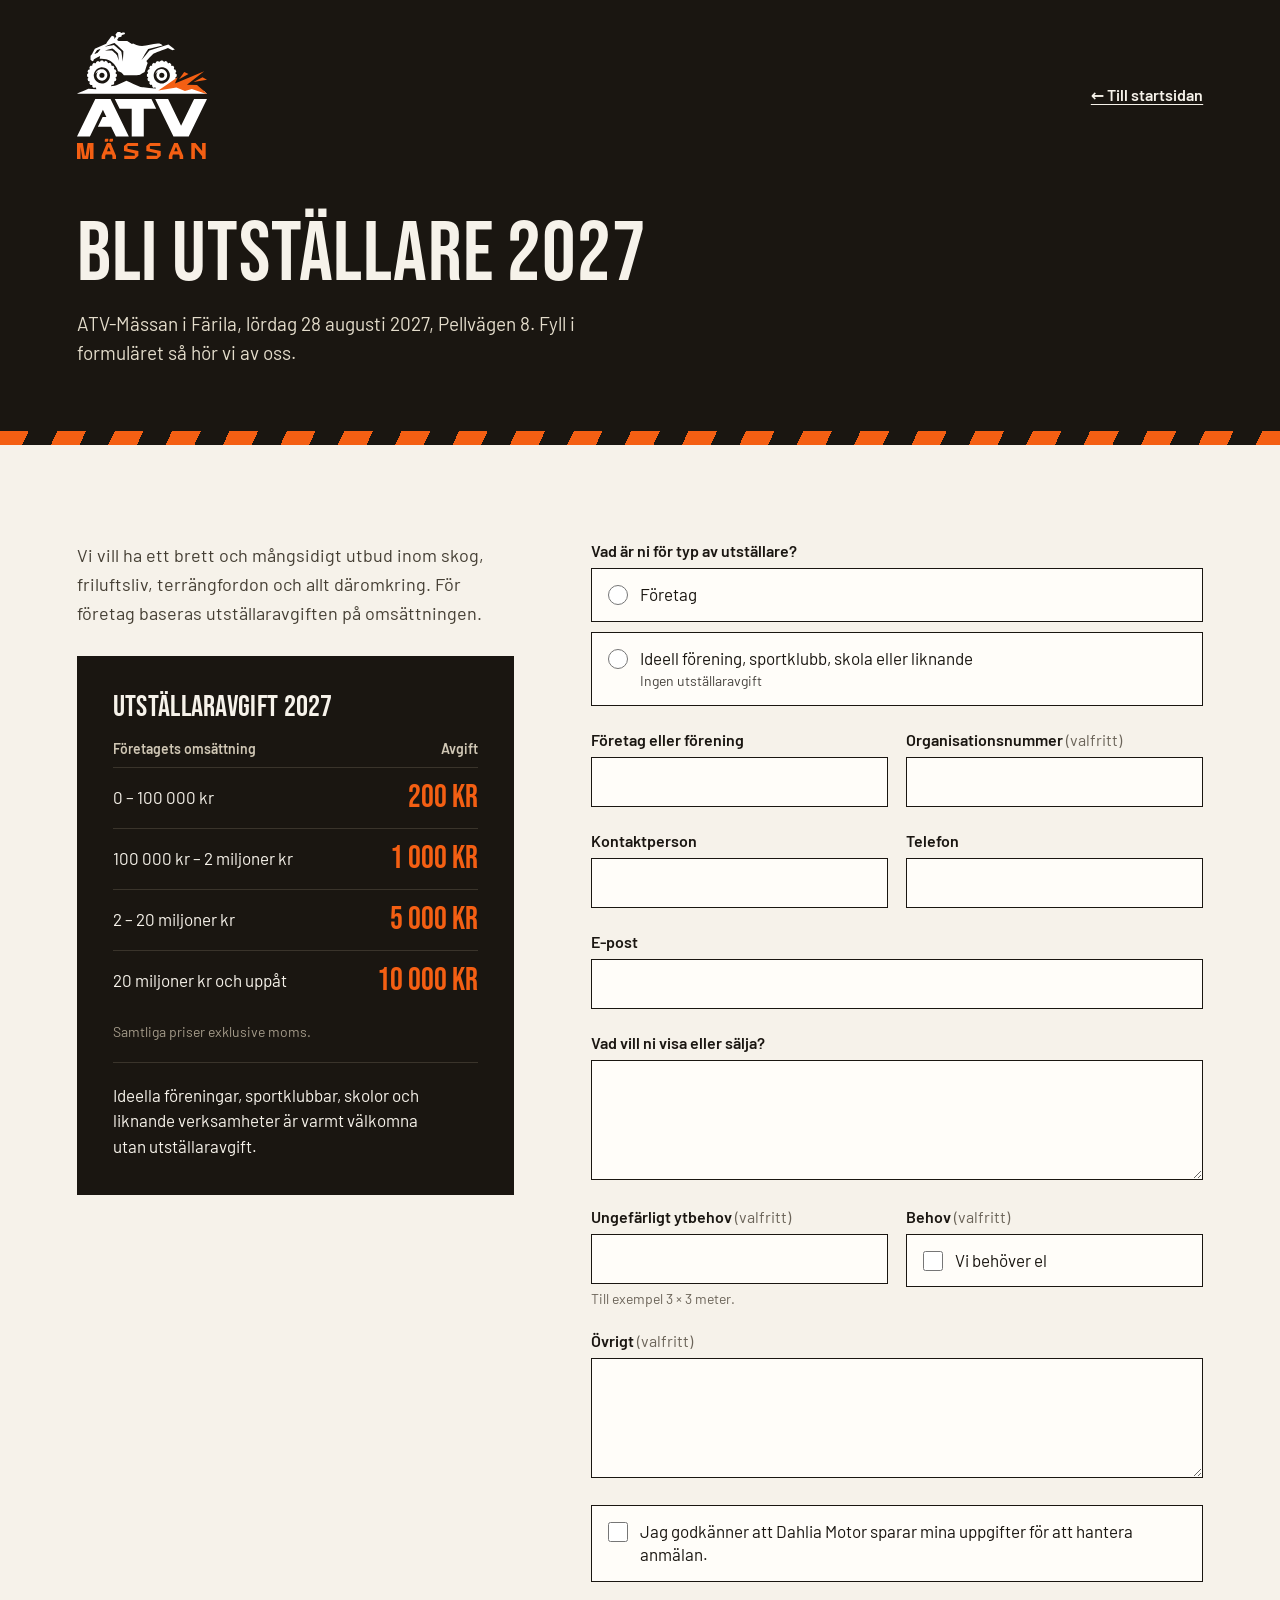
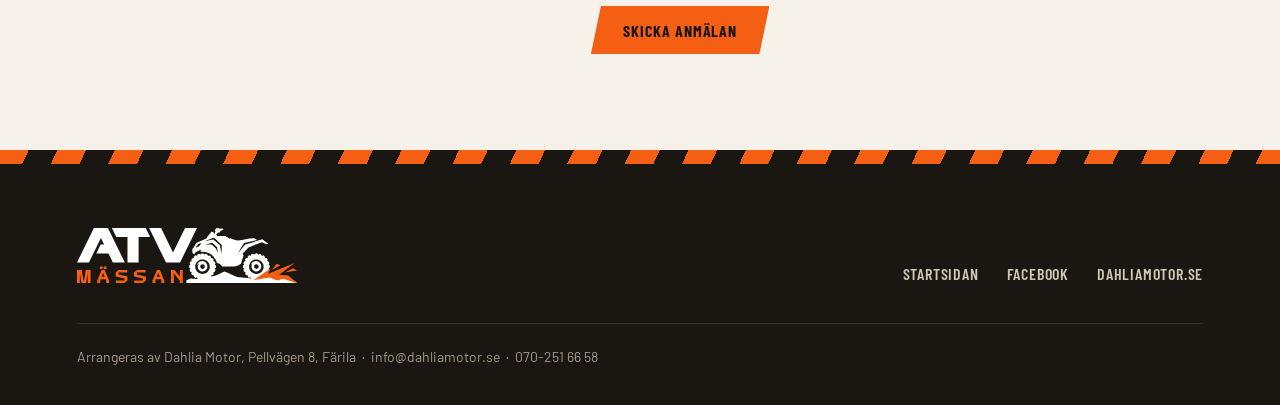
==== utstallare.html @ e1f407c6 "Add exhibitor application page with Google Sheets backend - utstallare.html: application form (compa" ====
<!doctype html>
<html lang="sv">
<head>
<meta charset="utf-8">
<meta name="viewport" content="width=device-width, initial-scale=1">
<title>Bli utställare &middot; ATV-Mässan i Färila 2027</title>
<meta name="description" content="Anmäl dig som utställare på ATV-Mässan i Färila 28 augusti 2027. Utställaravgiften baseras på omsättning; ideella föreningar, sportklubbar och skolor ställer ut utan avgift.">
<meta name="theme-color" content="#1a1611">
<link rel="canonical" href="https://sqrddsgn.github.io/ATV-Massan/utstallare.html">
<link rel="icon" type="image/svg+xml" href="assets/favicon.svg">

<meta property="og:type" content="website">
<meta property="og:locale" content="sv_SE">
<meta property="og:site_name" content="ATV-Mässan i Färila">
<meta property="og:title" content="Bli utställare &middot; ATV-Mässan i Färila 2027">
<meta property="og:description" content="Anmäl dig som utställare 28 augusti 2027. Ideella föreningar, sportklubbar och skolor ställer ut utan avgift.">
<meta property="og:url" content="https://sqrddsgn.github.io/ATV-Massan/utstallare.html">
<meta property="og:image" content="https://sqrddsgn.github.io/ATV-Massan/assets/og.jpg">
<meta name="twitter:card" content="summary_large_image">

<link rel="stylesheet" href="assets/style.css">
<link rel="stylesheet" href="https://fonts.googleapis.com/css2?family=Bebas+Neue&family=Barlow:wght@400;500;600;700&family=Barlow+Condensed:wght@600;700&display=swap">

<script>
  // Paste the Web app URL from the Google Apps Script deployment here (see apps-script/README.md).
  window.ATV_FORM_ENDPOINT = '';
</script>
</head>
<body>

<header class="page-head">
  <div class="wrap">
    <div class="top">
      <a href="./" aria-label="ATV-Mässan i Färila, till startsidan"><img src="assets/logo-vertical-white.svg" alt="ATV-Mässan i Färila"></a>
      <a href="./">&larr; Till startsidan</a>
    </div>
    <div>
      <h1 class="display">Bli utställare 2027</h1>
      <p>ATV-Mässan i Färila, lördag 28 augusti 2027, Pellvägen 8. Fyll i formuläret så hör vi av oss.</p>
    </div>
  </div>
</header>

<div class="stripe" aria-hidden="true"></div>

<main>
  <section class="section">
    <div class="wrap split">

      <div class="apply-info">
        <p>Vi vill ha ett brett och mångsidigt utbud inom skog, friluftsliv, terrängfordon och allt däromkring. För företag baseras utställaravgiften på omsättningen.</p>
        <div class="fees">
          <table>
            <caption>Utställaravgift 2027</caption>
            <thead><tr><th scope="col">Företagets omsättning</th><th scope="col">Avgift</th></tr></thead>
            <tbody>
              <tr><td>0 &ndash; 100&nbsp;000&nbsp;kr</td><td>200 kr</td></tr>
              <tr><td>100&nbsp;000&nbsp;kr &ndash; 2&nbsp;miljoner&nbsp;kr</td><td>1 000 kr</td></tr>
              <tr><td>2 &ndash; 20&nbsp;miljoner&nbsp;kr</td><td>5 000 kr</td></tr>
              <tr><td>20&nbsp;miljoner&nbsp;kr och uppåt</td><td>10 000 kr</td></tr>
            </tbody>
          </table>
          <p class="note">Samtliga priser exklusive moms.</p>
          <p class="free">Ideella föreningar, sportklubbar, skolor och liknande verksamheter är varmt välkomna utan utställaravgift.</p>
        </div>
      </div>

      <div>
        <form class="form" id="apply" novalidate>
          <div class="form-msg" id="msg" role="alert" hidden></div>

          <fieldset>
            <legend>Vad är ni för typ av utställare?</legend>
            <div class="choices">
              <label class="choice"><input type="radio" name="type" value="foretag" required> <span>Företag</span></label>
              <label class="choice"><input type="radio" name="type" value="ideell" required> <span>Ideell förening, sportklubb, skola eller liknande <small>Ingen utställaravgift</small></span></label>
            </div>
          </fieldset>

          <div class="field" id="turnover-group" hidden>
            <label class="lbl" for="turnover">Företagets omsättning</label>
            <select id="turnover" name="turnover">
              <option value="">Välj omsättning&hellip;</option>
              <option value="0-100000">0 &ndash; 100 000 kr</option>
              <option value="100000-2000000">100 000 kr &ndash; 2 miljoner kr</option>
              <option value="2000000-20000000">2 &ndash; 20 miljoner kr</option>
              <option value="20000000+">20 miljoner kr och uppåt</option>
            </select>
          </div>

          <div class="feebox" id="feebox" aria-live="polite" hidden></div>

          <div class="row2">
            <div class="field">
              <label class="lbl" for="company">Företag eller förening</label>
              <input type="text" id="company" name="company" autocomplete="organization" maxlength="200" required>
            </div>
            <div class="field">
              <label class="lbl" for="orgnr">Organisationsnummer <span class="opt">(valfritt)</span></label>
              <input type="text" id="orgnr" name="orgnr" inputmode="numeric" maxlength="40">
            </div>
          </div>

          <div class="row2">
            <div class="field">
              <label class="lbl" for="name">Kontaktperson</label>
              <input type="text" id="name" name="name" autocomplete="name" maxlength="200" required>
            </div>
            <div class="field">
              <label class="lbl" for="phone">Telefon</label>
              <input type="tel" id="phone" name="phone" autocomplete="tel" maxlength="40" required>
            </div>
          </div>

          <div class="field">
            <label class="lbl" for="email">E-post</label>
            <input type="email" id="email" name="email" autocomplete="email" maxlength="200" required>
          </div>

          <div class="field">
            <label class="lbl" for="description">Vad vill ni visa eller sälja?</label>
            <textarea id="description" name="description" maxlength="2000" required></textarea>
          </div>

          <div class="row2">
            <div class="field">
              <label class="lbl" for="space">Ungefärligt ytbehov <span class="opt">(valfritt)</span></label>
              <input type="text" id="space" name="space" maxlength="100">
              <p class="help">Till exempel 3 &times; 3 meter.</p>
            </div>
            <fieldset>
              <legend>Behov <span class="opt">(valfritt)</span></legend>
              <div class="choices">
                <label class="choice"><input type="checkbox" name="power" value="ja"> <span>Vi behöver el</span></label>
              </div>
            </fieldset>
          </div>

          <div class="field">
            <label class="lbl" for="message">Övrigt <span class="opt">(valfritt)</span></label>
            <textarea id="message" name="message" maxlength="2000"></textarea>
          </div>

          <div class="hp" aria-hidden="true">
            <label>Lämna det här fältet tomt <input type="text" name="website" tabindex="-1" autocomplete="off"></label>
          </div>

          <label class="choice"><input type="checkbox" name="consent" value="ja" required> <span>Jag godkänner att Dahlia Motor sparar mina uppgifter för att hantera anmälan.</span></label>

          <button class="btn btn-primary" type="submit" id="submit">Skicka anmälan</button>
        </form>

        <div class="done" id="done" tabindex="-1" hidden>
          <h2 class="display">Tack för din anmälan!</h2>
          <p>Vi har tagit emot uppgifterna och hör av oss så snart vi har gått igenom dem.</p>
          <p>Frågor under tiden? Ring <a href="tel:0702516658">070-251 66 58</a> eller mejla <a href="mailto:info@dahliamotor.se">info@dahliamotor.se</a>.</p>
        </div>
      </div>

    </div>
  </section>
</main>

<div class="stripe" aria-hidden="true"></div>

<footer>
  <div class="wrap">
    <div class="foot-top">
      <img src="assets/logo.svg" alt="ATV-Mässan i Färila">
      <div class="foot-links">
        <a href="./">Startsidan</a>
        <a href="https://www.facebook.com/profile.php?id=61579975665063">Facebook</a>
        <a href="https://dahliamotor.se">dahliamotor.se</a>
      </div>
    </div>
    <div class="foot-bottom">Arrangeras av Dahlia Motor, Pellvägen 8, Färila &nbsp;&middot;&nbsp; info@dahliamotor.se &nbsp;&middot;&nbsp; 070-251 66 58</div>
  </div>
</footer>

<script>
(function () {
  var FEES = { '0-100000': 200, '100000-2000000': 1000, '2000000-20000000': 5000, '20000000+': 10000 };
  var form = document.getElementById('apply');
  var msg = document.getElementById('msg');
  var feebox = document.getElementById('feebox');
  var turnoverGroup = document.getElementById('turnover-group');
  var turnover = document.getElementById('turnover');
  var submit = document.getElementById('submit');
  var done = document.getElementById('done');

  function selectedType() {
    var r = form.querySelector('input[name="type"]:checked');
    return r ? r.value : '';
  }

  function krona(n) { return String(n).replace(/\B(?=(\d{3})+(?!\d))/g, ' ') + ' kr'; }

  function refresh() {
    var type = selectedType();
    var isCompany = type === 'foretag';
    turnoverGroup.hidden = !isCompany;
    turnover.required = isCompany;
    if (!isCompany) turnover.value = '';

    if (type === 'ideell') {
      feebox.hidden = false;
      feebox.textContent = 'Ingen utställaravgift för ideella föreningar, sportklubbar, skolor och liknande.';
    } else if (isCompany && FEES[turnover.value]) {
      feebox.hidden = false;
      feebox.textContent = 'Utställaravgift: ' + krona(FEES[turnover.value]) + ' exklusive moms.';
    } else {
      feebox.hidden = true;
      feebox.textContent = '';
    }
  }

  function showMessage(html) {
    msg.innerHTML = html;
    msg.hidden = false;
    msg.scrollIntoView({ block: 'nearest', behavior: 'smooth' });
  }

  form.addEventListener('change', refresh);
  form.addEventListener('input', function () { if (!msg.hidden) msg.hidden = true; });

  form.addEventListener('submit', function (e) {
    e.preventDefault();
    msg.hidden = true;

    if (!form.checkValidity()) {
      form.reportValidity();
      return;
    }

    var endpoint = window.ATV_FORM_ENDPOINT;
    var fallback = 'Mejla oss gärna i stället på <a href="mailto:info@dahliamotor.se?subject=Ut%C3%A4llarplats%20ATV-M%C3%A4ssan%202027">info@dahliamotor.se</a>.';
    if (!endpoint) {
      showMessage('Anmälningsformuläret är inte aktiverat än. ' + fallback);
      return;
    }

    submit.disabled = true;
    submit.textContent = 'Skickar…';

    fetch(endpoint, { method: 'POST', body: new URLSearchParams(new FormData(form)) })
      .then(function (res) { return res.json(); })
      .then(function (data) {
        if (!data || !data.ok) throw new Error((data && data.error) || 'Okänt fel');
        form.hidden = true;
        done.hidden = false;
        done.focus();
        done.scrollIntoView({ block: 'start', behavior: 'smooth' });
      })
      .catch(function (err) {
        var text = (err && err.message && err.message !== 'Failed to fetch') ? err.message + ' ' : 'Något gick fel när anmälan skulle skickas. ';
        showMessage(text + fallback);
        submit.disabled = false;
        submit.textContent = 'Skicka anmälan';
      });
  });

  refresh();
})();
</script>

</body>
</html>
---- assets/style.css ----
:root {
  --ink: #1a1611;
  --cream: #f6f2ea;
  --sand: #ece4d3;
  --rule: #d9cdb3;
  --orange: #f45f13;
  --orange-text: #b8420a;
  --body: #453f34;
  --muted: #6b6459;
}
* { box-sizing: border-box; }
html { scroll-padding-top: 16px; }
@media (prefers-reduced-motion: no-preference) { html { scroll-behavior: smooth; } }
body { margin: 0; background: var(--cream); color: var(--ink); font-family: 'Barlow', system-ui, sans-serif; overflow-x: hidden; }
img { max-width: 100%; }
a { color: var(--orange-text); text-decoration: underline; text-underline-offset: 3px; text-decoration-thickness: 1px; }
a:hover { color: var(--ink); }
a:focus-visible, summary:focus-visible { outline: 3px solid var(--ink); outline-offset: 3px; }

.display { font-family: 'Bebas Neue', 'Barlow Condensed', system-ui, sans-serif; font-weight: 400; letter-spacing: 0.01em; text-transform: uppercase; }
h1, h2, h3, p, dl, dd, ul { margin: 0; padding: 0; }
h2.display { font-size: clamp(36px, 5.2vw, 52px); line-height: 1; text-wrap: balance; }
p { text-wrap: pretty; }

.section { padding: clamp(56px, 9vw, 96px) 6vw; }
.wrap { max-width: 1160px; margin: 0 auto; }
.split { display: grid; grid-template-columns: 5fr 7fr; gap: clamp(32px, 6vw, 80px); align-items: start; }
.prose p { font-size: 18px; line-height: 1.65; color: var(--body); max-width: 62ch; }
.prose p + p { margin-top: 18px; }

/* buttons */
.btn { --focus: #fff; display: inline-flex; align-items: center; justify-content: center; min-height: 48px; padding: 14px 32px; font-family: 'Barlow Condensed', sans-serif; font-weight: 700; font-size: 16px; letter-spacing: 0.06em; text-transform: uppercase; text-decoration: none; cursor: pointer; border: 0; clip-path: polygon(10px 0, 100% 0, calc(100% - 10px) 100%, 0 100%); }
.btn:focus-visible { outline: 3px solid var(--focus); outline-offset: -7px; }
.btn-primary { background: var(--orange); color: var(--ink); --focus: var(--ink); }
.btn-primary:hover { background: #ff7a2e; color: var(--ink); }
.btn-light { background: var(--cream); color: var(--ink); --focus: var(--orange-text); }
.btn-light:hover { background: #fff; color: var(--ink); }
.btn-dark { background: var(--ink); color: var(--cream); --focus: var(--cream); }
.btn-dark:hover { background: #33291f; color: var(--cream); }
.btn-row { display: flex; gap: 16px; flex-wrap: wrap; }

.stripe { height: 14px; background: repeating-linear-gradient(115deg, var(--orange) 0 26px, var(--ink) 26px 52px); }

/* hero */
.hero { position: relative; isolation: isolate; background: var(--ink); color: var(--cream); padding: 40px 6vw 0; }
.hero-bg { position: absolute; inset: 0; width: 100%; height: 100%; object-fit: cover; opacity: 0.85; z-index: -2; }
.hero::before { content: ""; position: absolute; inset: 0; z-index: -1; background: linear-gradient(0deg, var(--ink) 4%, rgba(26,22,17,0.55) 48%, rgba(26,22,17,0.4) 100%); }
.hero-inner { max-width: 1160px; margin: 0 auto; min-height: 700px; padding-bottom: 64px; display: flex; flex-direction: column; justify-content: space-between; gap: 56px; }
.hero-logo { display: block; width: clamp(120px, 16vw, 180px); height: auto; }
.hero-date { display: flex; align-items: baseline; flex-wrap: wrap; gap: 4px 20px; margin-bottom: 14px; }
.hero-date .when { font-size: clamp(30px, 5vw, 48px); line-height: 1; color: var(--orange); }
.hero-date .where { font-size: 18px; font-weight: 600; color: #e3dccb; }
.hero-title { font-size: clamp(38px, 9vw, 88px); line-height: 0.94; margin-bottom: 22px; max-width: 900px; text-wrap: balance; }
.hero-title span { display: block; }
.hero-lead { font-size: 19px; line-height: 1.55; color: #e3dccb; max-width: 520px; margin-bottom: 32px; }

/* free perks ribbon */
.perks { padding: 0 6vw; border-bottom: 1px solid var(--rule); }
.perks ul { list-style: none; max-width: 1160px; margin: 0 auto; display: grid; grid-template-columns: repeat(3, 1fr); }
.perks li { display: flex; align-items: center; gap: 16px; padding: 28px 24px 28px 0; }
.perks li + li { padding-left: 32px; border-left: 1px solid var(--rule); }
.perks svg { flex: none; }
.perks .display { font-size: 28px; line-height: 1; }
.perks small { display: block; margin-top: 4px; font-size: 15px; color: var(--muted); }

/* under dagen */
.day { background: var(--sand); }
.day h2 { max-width: 720px; margin-bottom: 48px; }
.day-grid { display: grid; grid-template-columns: repeat(4, 1fr); gap: 28px 20px; }
.day-grid img { display: block; width: 100%; height: auto; aspect-ratio: 4 / 3; object-fit: cover; margin-bottom: 18px; background: var(--rule); }
.day-grid h3 { font-size: 28px; line-height: 1; margin-bottom: 8px; }
.day-grid p { font-size: 16px; line-height: 1.55; color: var(--body); }

/* gallery */
.gallery h2 { max-width: 720px; margin-bottom: 14px; }
.gallery .lead { font-size: 18px; line-height: 1.6; color: var(--body); max-width: 56ch; margin-bottom: 36px; }
.g-grid { display: grid; grid-template-columns: repeat(4, 1fr); grid-auto-rows: 200px; gap: 12px; }
.g-grid img { display: block; width: 100%; height: 100%; object-fit: cover; background: var(--sand); }
.g-grid .feature { grid-column: span 2; grid-row: span 2; }
.g-more { margin-top: 12px; }
.g-more summary { list-style: none; cursor: pointer; display: inline-flex; margin-top: 12px; }
.g-more summary::-webkit-details-marker { display: none; }
.g-more .less { display: none; }
.g-more[open] .more { display: none; }
.g-more[open] .less { display: inline; }
.g-more .g-grid { margin-top: 24px; }

/* exhibitor strip */
.cta { background: var(--orange); padding: clamp(48px, 7vw, 72px) 6vw; }
.cta .wrap { display: grid; grid-template-columns: 1fr 1fr; gap: clamp(32px, 6vw, 72px); align-items: start; }
.cta h2 { font-size: clamp(36px, 5.2vw, 52px); line-height: 1; margin-bottom: 20px; }
.cta p { font-size: 18px; line-height: 1.55; color: #2b1a0a; max-width: 46ch; margin-bottom: 14px; }
.cta .btn { margin-top: 14px; }
.fees { background: var(--ink); color: var(--cream); padding: clamp(24px, 4vw, 36px); }
.fees caption { text-align: left; font-family: 'Bebas Neue', 'Barlow Condensed', sans-serif; font-size: 30px; line-height: 1; letter-spacing: 0.01em; text-transform: uppercase; padding-bottom: 18px; }
.fees table { width: 100%; border-collapse: collapse; }
.fees th { text-align: left; font-size: 14px; font-weight: 600; color: #cfc6b4; padding: 0 0 10px; }
.fees th:last-child, .fees td:last-child { text-align: right; white-space: nowrap; padding-left: 16px; }
.fees td { padding: 14px 0; border-top: 1px solid #3a342b; font-size: 17px; line-height: 1.35; }
.fees td:last-child { font-family: 'Bebas Neue', 'Barlow Condensed', sans-serif; font-size: 32px; line-height: 1; color: var(--orange); }
.fees .note { font-size: 14px; color: #a39a89; margin: 12px 0 0; max-width: none; }
.fees .free { margin: 22px 0 0; padding-top: 20px; border-top: 1px solid #3a342b; font-size: 17px; line-height: 1.5; color: var(--cream); max-width: none; }

/* practical info */
.facts { border-top: 1px solid var(--rule); margin-bottom: 32px; }
.fact { display: grid; grid-template-columns: 110px 1fr; gap: 16px; padding: 20px 0; border-bottom: 1px solid var(--rule); }
.fact dt { font-size: 15px; font-weight: 600; color: var(--muted); padding-top: 3px; }
.fact dd { font-size: 20px; font-weight: 600; line-height: 1.4; }
.fact dd small { display: block; font-size: 16px; font-weight: 400; color: var(--body); margin-top: 2px; }
.info h2 { margin-bottom: 36px; max-width: 520px; }
.map { display: block; width: 100%; height: 100%; min-height: 380px; border: 0; background: var(--sand); }

footer { background: var(--ink); padding: 64px 6vw 40px; }
.foot-top { display: flex; justify-content: space-between; align-items: flex-end; gap: 40px; margin-bottom: 40px; }
.foot-top img { width: 220px; max-width: 50vw; height: auto; display: block; }
.foot-links { display: flex; gap: 28px; }
footer a { color: #cfc6b4; font-family: 'Barlow Condensed', sans-serif; font-weight: 600; font-size: 16px; letter-spacing: 0.05em; text-transform: uppercase; text-decoration: none; }
footer a:hover { color: #fff; text-decoration: underline; }
footer a:focus-visible { outline-color: var(--cream); }
.foot-bottom { padding-top: 24px; border-top: 1px solid #34302a; font-size: 14px; color: #a39a89; }

@media (max-width: 860px) {
  .split { grid-template-columns: 1fr; }
  .day-grid { grid-template-columns: repeat(2, 1fr); }
  .g-grid { grid-template-columns: repeat(2, 1fr); grid-auto-rows: 160px; }
  .perks ul { grid-template-columns: 1fr; }
  .perks li, .perks li + li { padding: 20px 0; border-left: 0; }
  .perks li + li { border-top: 1px solid var(--rule); }
  .hero-inner { min-height: 640px; }
  .cta .wrap { grid-template-columns: 1fr; }
  .foot-top { flex-direction: column; align-items: flex-start; }
  .map { min-height: 320px; }
}
@media (max-width: 520px) {
  .day-grid { grid-template-columns: 1fr; }
  .g-grid { grid-auto-rows: 140px; }
  .btn-row .btn { width: 100%; }
  .fact { grid-template-columns: 1fr; gap: 2px; }
  .foot-links { flex-wrap: wrap; gap: 12px 24px; }
}

/* exhibitor application page */
.page-head { background: var(--ink); color: var(--cream); padding: 32px 6vw clamp(40px, 6vw, 64px); }
.page-head .wrap { display: flex; flex-direction: column; gap: clamp(32px, 6vw, 56px); }
.page-head .top { display: flex; justify-content: space-between; align-items: center; gap: 24px; }
.page-head .top img { display: block; width: 130px; height: auto; }
.page-head a { color: var(--cream); font-size: 16px; font-weight: 600; }
.page-head a:hover { color: var(--orange); }
.page-head a:focus-visible { outline-color: var(--cream); }
.page-head h1 { font-size: clamp(44px, 8vw, 84px); line-height: 0.95; margin-bottom: 16px; }
.page-head p { font-size: 19px; line-height: 1.5; color: #e3dccb; max-width: 52ch; }
.apply-info > p { font-size: 18px; line-height: 1.6; color: var(--body); max-width: 46ch; margin-bottom: 28px; }
.apply-info .fees { margin-bottom: 0; }
.apply-info .fees .free { margin-top: 22px; }
.apply-info .fees .note, .apply-info .fees .free { max-width: none; }

.form { display: grid; gap: 24px; }
.form fieldset { border: 0; margin: 0; padding: 0; min-width: 0; }
.form legend, .form label.lbl { display: block; padding: 0; margin-bottom: 8px; font-size: 16px; font-weight: 600; }
.form .opt { font-weight: 400; color: var(--muted); }
.form input[type="text"], .form input[type="email"], .form input[type="tel"], .form select, .form textarea { width: 100%; min-height: 50px; padding: 12px 14px; font: inherit; font-size: 17px; color: var(--ink); background: #fffdf9; border: 1.5px solid var(--ink); border-radius: 0; }
.form textarea { min-height: 120px; resize: vertical; line-height: 1.5; }
.form input:focus-visible, .form select:focus-visible, .form textarea:focus-visible { outline: 3px solid var(--orange-text); outline-offset: 2px; }
.form .row2 { display: grid; grid-template-columns: 1fr 1fr; gap: 18px; }
.form .help { margin-top: 6px; font-size: 14px; color: var(--muted); }
.choices { display: grid; gap: 10px; }
.choice { display: flex; align-items: flex-start; gap: 12px; padding: 14px 16px; background: #fffdf9; border: 1.5px solid var(--ink); cursor: pointer; font-size: 17px; line-height: 1.4; }
.choice input { flex: none; width: 20px; height: 20px; margin: 2px 0 0; accent-color: var(--orange-text); }
.choice:has(input:checked) { background: var(--ink); color: var(--cream); }
.choice:has(input:checked) input { accent-color: var(--orange); }
.choice:has(input:focus-visible) { outline: 3px solid var(--orange-text); outline-offset: 2px; }
.choice small { display: block; font-size: 14px; opacity: 0.8; }
.feebox { padding: 14px 16px; background: var(--sand); font-size: 17px; font-weight: 600; line-height: 1.4; }
.hp { position: absolute; left: -9999px; width: 1px; height: 1px; overflow: hidden; }
.form-msg { padding: 14px 16px; font-size: 16px; line-height: 1.5; border: 1.5px solid var(--orange-text); background: #fff1e8; }
.form-msg a { color: var(--orange-text); }
.form .btn { justify-self: start; }
.form .btn[disabled] { opacity: 0.6; cursor: progress; }
.done { padding: clamp(24px, 4vw, 40px); background: var(--ink); color: var(--cream); }
.done h2 { font-size: clamp(34px, 5vw, 48px); margin-bottom: 14px; color: var(--orange); }
.done p { font-size: 18px; line-height: 1.6; max-width: 46ch; }
.done p + p { margin-top: 12px; }
.done a { color: var(--cream); }

@media (max-width: 520px) {
  .form .row2 { grid-template-columns: 1fr; }
  .form .btn { justify-self: stretch; }
}
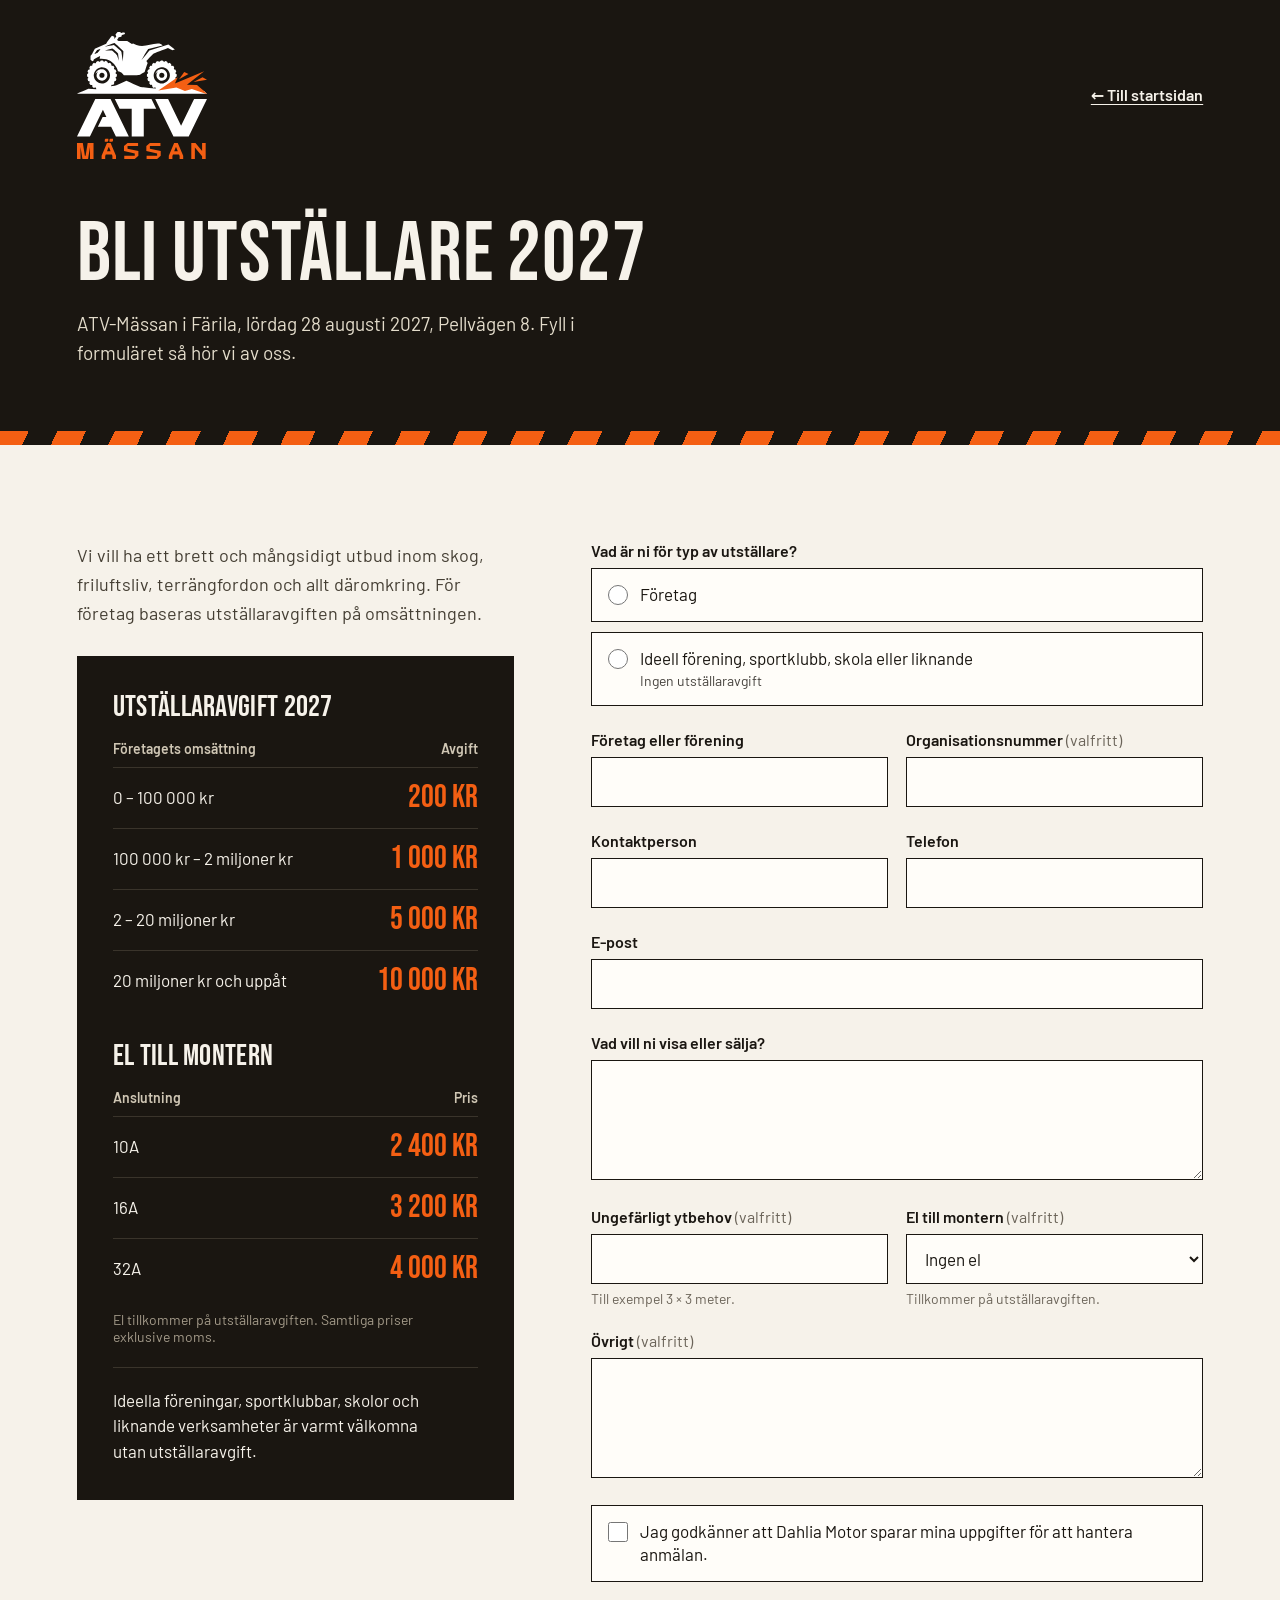
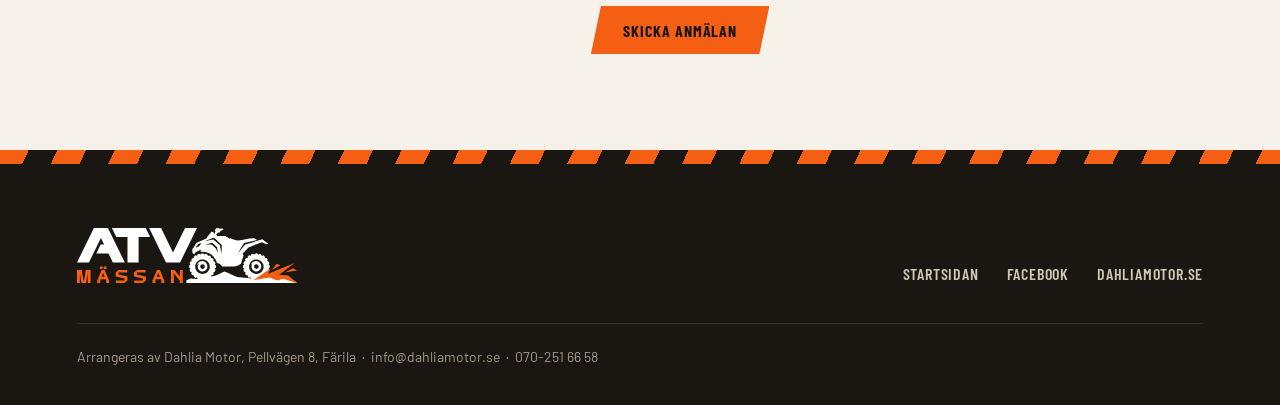
==== commit e2e7156d: "Add electricity prices (10A/16A/32A) to pricing and application form - Price tables on the home page" ====
--- a/utstallare.html
+++ b/utstallare.html
@@ -22,8 +22,8 @@
 <link rel="stylesheet" href="https://fonts.googleapis.com/css2?family=Bebas+Neue&family=Barlow:wght@400;500;600;700&family=Barlow+Condensed:wght@600;700&display=swap">
 
 <script>
-  // Paste the Web app URL from the Google Apps Script deployment here (see apps-script/README.md).
-  window.ATV_FORM_ENDPOINT = '';
+  // Google Apps Script Web app that stores applications in the Google Sheet (see apps-script/README.md).
+  window.ATV_FORM_ENDPOINT = 'https://script.google.com/macros/s/AKfycbzbQEnQgOEqefyf_O1TdFNeOmznkdgVcs3v8pVWmfM208fuWErAMRZqUNFbr5NvRlFq/exec';
 </script>
 </head>
 <body>
@@ -60,7 +60,16 @@
               <tr><td>20&nbsp;miljoner&nbsp;kr och uppåt</td><td>10 000 kr</td></tr>
             </tbody>
           </table>
-          <p class="note">Samtliga priser exklusive moms.</p>
+          <table>
+            <caption>El till montern</caption>
+            <thead><tr><th scope="col">Anslutning</th><th scope="col">Pris</th></tr></thead>
+            <tbody>
+              <tr><td>10A</td><td>2 400 kr</td></tr>
+              <tr><td>16A</td><td>3 200 kr</td></tr>
+              <tr><td>32A</td><td>4 000 kr</td></tr>
+            </tbody>
+          </table>
+          <p class="note">El tillkommer på utställaravgiften. Samtliga priser exklusive moms.</p>
           <p class="free">Ideella föreningar, sportklubbar, skolor och liknande verksamheter är varmt välkomna utan utställaravgift.</p>
         </div>
       </div>
@@ -128,12 +137,16 @@
               <input type="text" id="space" name="space" maxlength="100">
               <p class="help">Till exempel 3 &times; 3 meter.</p>
             </div>
-            <fieldset>
-              <legend>Behov <span class="opt">(valfritt)</span></legend>
-              <div class="choices">
-                <label class="choice"><input type="checkbox" name="power" value="ja"> <span>Vi behöver el</span></label>
-              </div>
-            </fieldset>
+            <div class="field">
+              <label class="lbl" for="power_amp">El till montern <span class="opt">(valfritt)</span></label>
+              <select id="power_amp" name="power_amp">
+                <option value="">Ingen el</option>
+                <option value="10A">10A &ndash; 2 400 kr</option>
+                <option value="16A">16A &ndash; 3 200 kr</option>
+                <option value="32A">32A &ndash; 4 000 kr</option>
+              </select>
+              <p class="help">Tillkommer på utställaravgiften.</p>
+            </div>
           </div>
 
           <div class="field">
@@ -180,11 +193,13 @@
 <script>
 (function () {
   var FEES = { '0-100000': 200, '100000-2000000': 1000, '2000000-20000000': 5000, '20000000+': 10000 };
+  var POWER = { '10A': 2400, '16A': 3200, '32A': 4000 };
   var form = document.getElementById('apply');
   var msg = document.getElementById('msg');
   var feebox = document.getElementById('feebox');
   var turnoverGroup = document.getElementById('turnover-group');
   var turnover = document.getElementById('turnover');
+  var powerSel = document.getElementById('power_amp');
   var submit = document.getElementById('submit');
   var done = document.getElementById('done');
 
@@ -202,12 +217,23 @@
     turnover.required = isCompany;
     if (!isCompany) turnover.value = '';
 
+    var parts = [];
+    var total = 0;
     if (type === 'ideell') {
+      parts.push('Ingen utställaravgift för ideella föreningar, sportklubbar, skolor och liknande');
+    } else if (isCompany && FEES[turnover.value]) {
+      parts.push('Utställaravgift: ' + krona(FEES[turnover.value]));
+      total += FEES[turnover.value];
+    }
+    if (POWER[powerSel.value]) {
+      parts.push('El ' + powerSel.value + ': ' + krona(POWER[powerSel.value]));
+      total += POWER[powerSel.value];
+    }
+    if (parts.length) {
+      var text = parts.join('. ') + '.';
+      if (parts.length > 1 && total > 0) text += ' Totalt: ' + krona(total) + '.';
       feebox.hidden = false;
-      feebox.textContent = 'Ingen utställaravgift för ideella föreningar, sportklubbar, skolor och liknande.';
-    } else if (isCompany && FEES[turnover.value]) {
-      feebox.hidden = false;
-      feebox.textContent = 'Utställaravgift: ' + krona(FEES[turnover.value]) + ' exklusive moms.';
+      feebox.textContent = total > 0 ? text + ' Alla priser exklusive moms.' : text;
     } else {
       feebox.hidden = true;
       feebox.textContent = '';
--- a/assets/style.css
+++ b/assets/style.css
@@ -94,6 +94,7 @@
 .fees { background: var(--ink); color: var(--cream); padding: clamp(24px, 4vw, 36px); }
 .fees caption { text-align: left; font-family: 'Bebas Neue', 'Barlow Condensed', sans-serif; font-size: 30px; line-height: 1; letter-spacing: 0.01em; text-transform: uppercase; padding-bottom: 18px; }
 .fees table { width: 100%; border-collapse: collapse; }
+.fees table + table { margin-top: 30px; }
 .fees th { text-align: left; font-size: 14px; font-weight: 600; color: #cfc6b4; padding: 0 0 10px; }
 .fees th:last-child, .fees td:last-child { text-align: right; white-space: nowrap; padding-left: 16px; }
 .fees td { padding: 14px 0; border-top: 1px solid #3a342b; font-size: 17px; line-height: 1.35; }
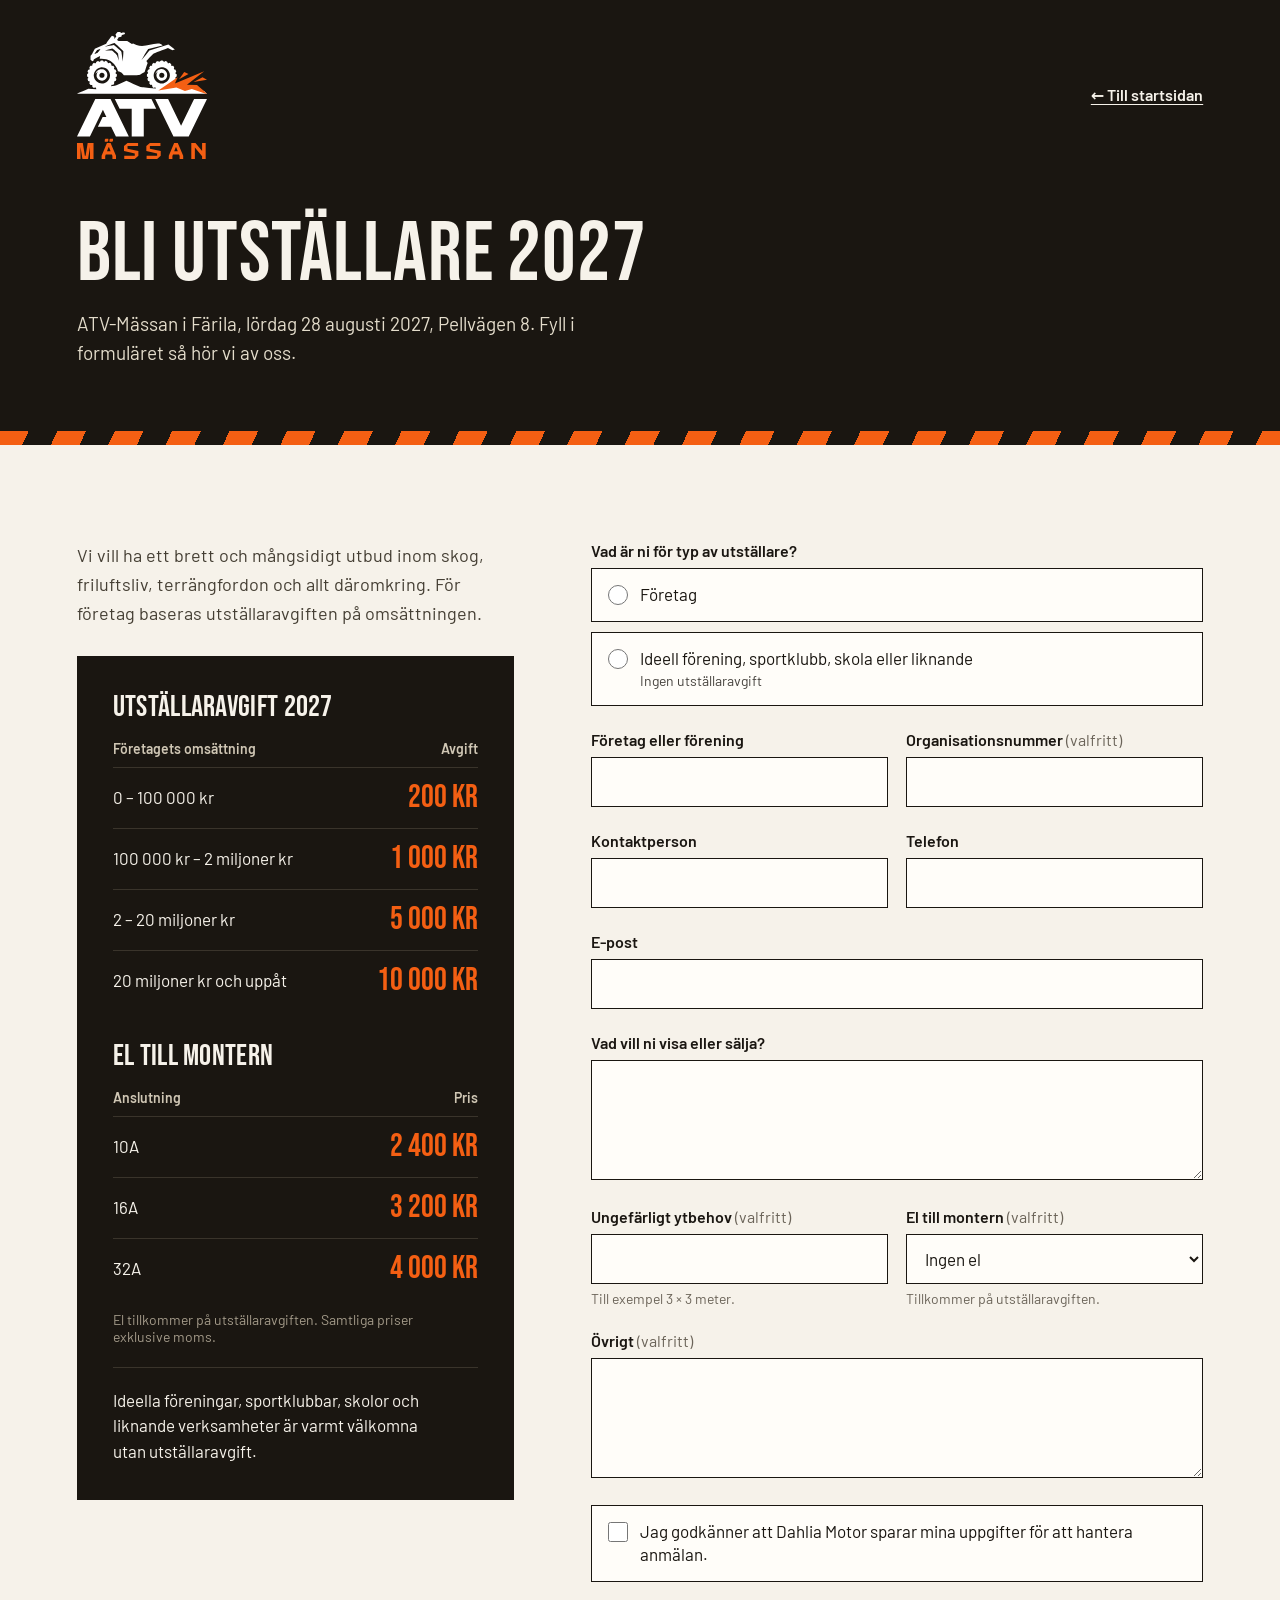
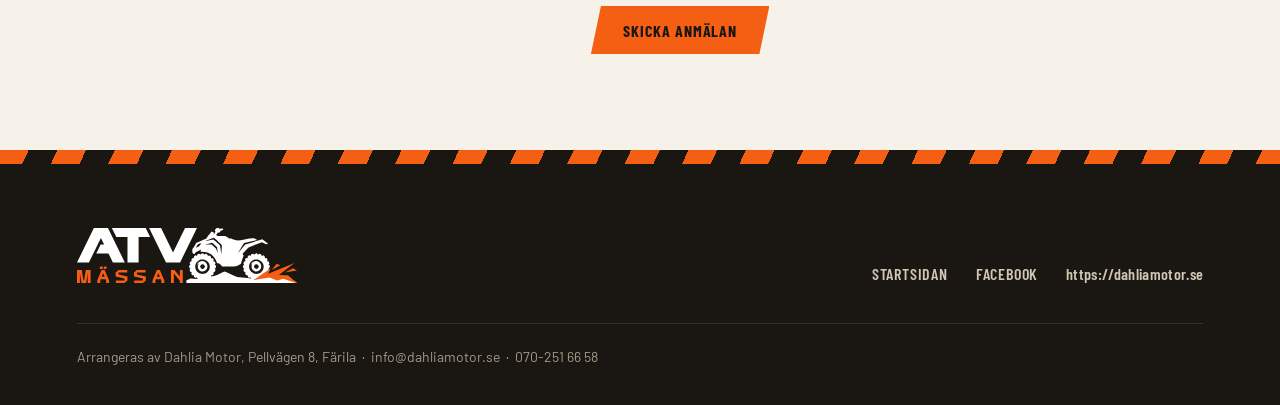
==== commit 3a7a41bd: "Show the full https URL for the dahliamotor.se footer link Co-Authored-By: Claude Sonnet 5 <noreply@" ====
--- a/utstallare.html
+++ b/utstallare.html
@@ -183,7 +183,7 @@
       <div class="foot-links">
         <a href="./">Startsidan</a>
         <a href="https://www.facebook.com/profile.php?id=61579975665063">Facebook</a>
-        <a href="https://dahliamotor.se">dahliamotor.se</a>
+        <a class="url" href="https://dahliamotor.se">https://dahliamotor.se</a>
       </div>
     </div>
     <div class="foot-bottom">Arrangeras av Dahlia Motor, Pellvägen 8, Färila &nbsp;&middot;&nbsp; info@dahliamotor.se &nbsp;&middot;&nbsp; 070-251 66 58</div>
--- a/assets/style.css
+++ b/assets/style.css
@@ -187,3 +187,4 @@
   .form .row2 { grid-template-columns: 1fr; }
   .form .btn { justify-self: stretch; }
 }
+footer a.url { text-transform: none; letter-spacing: 0.02em; }
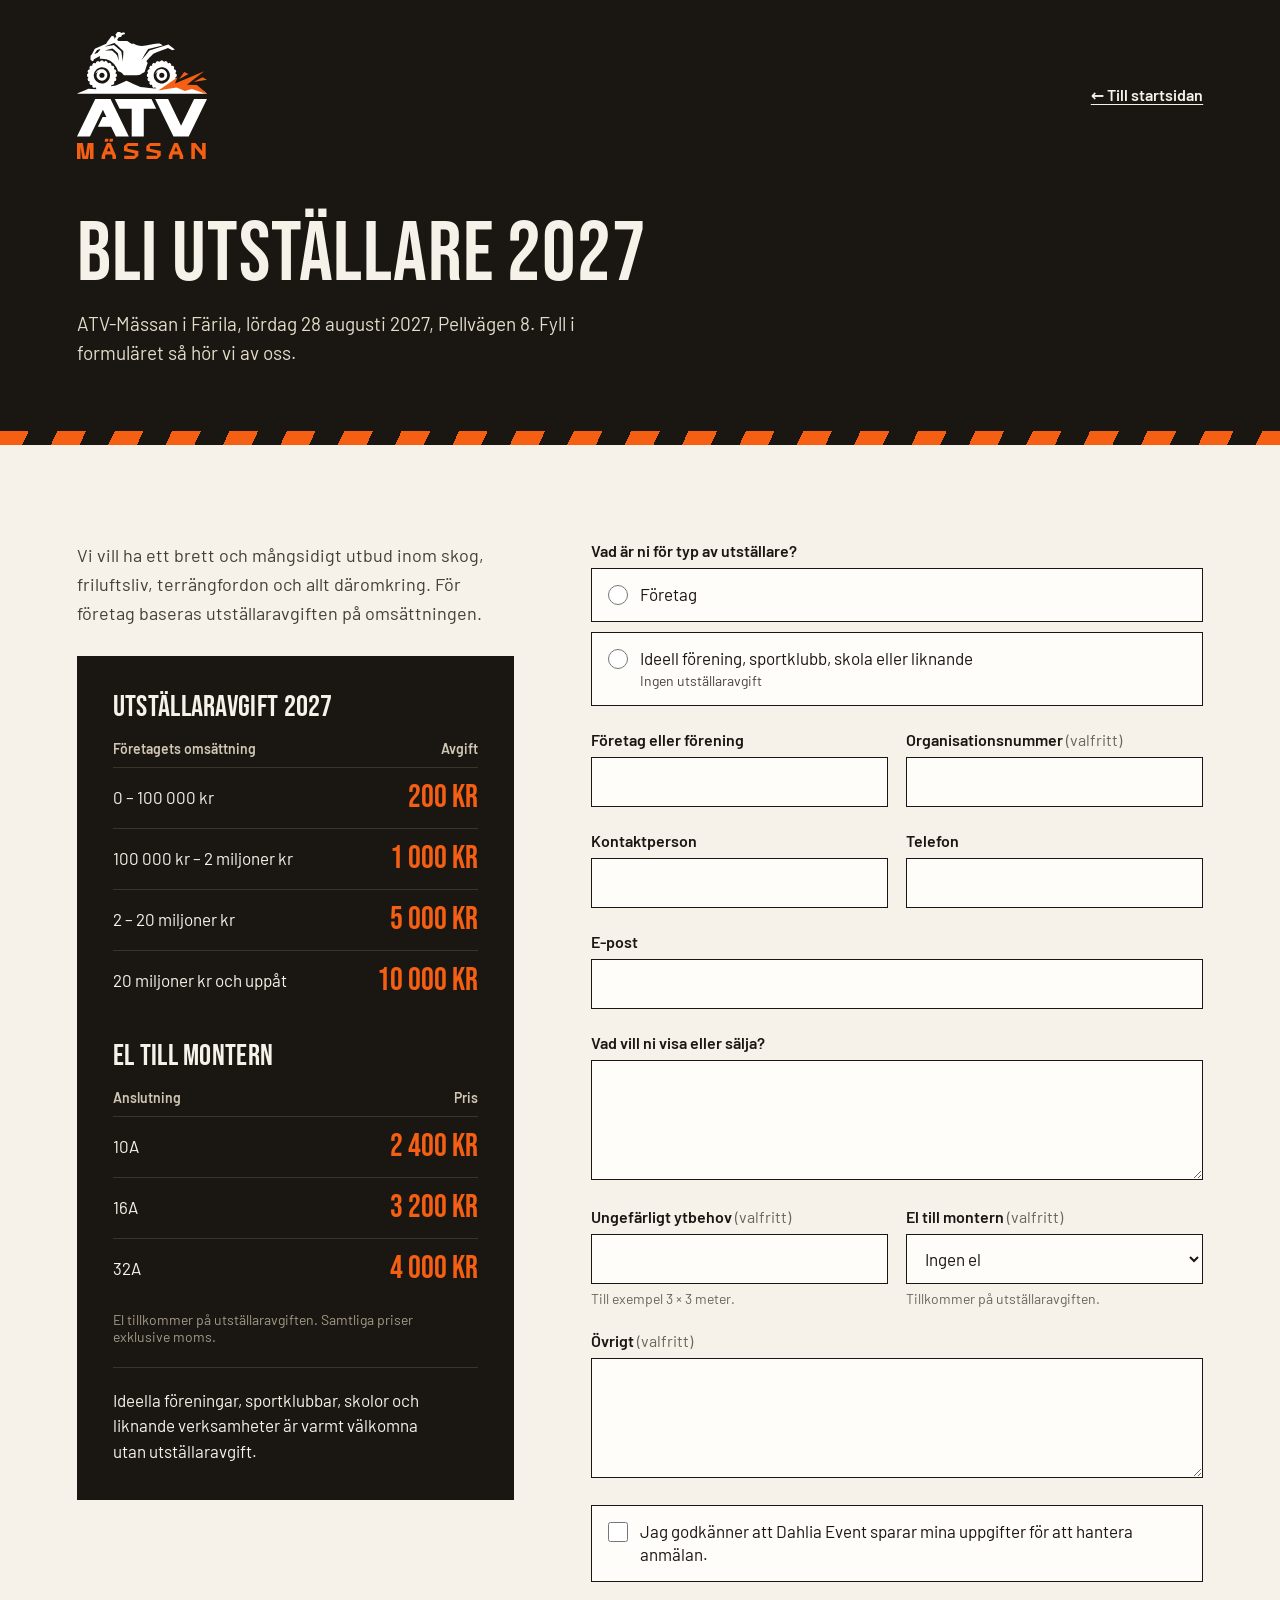
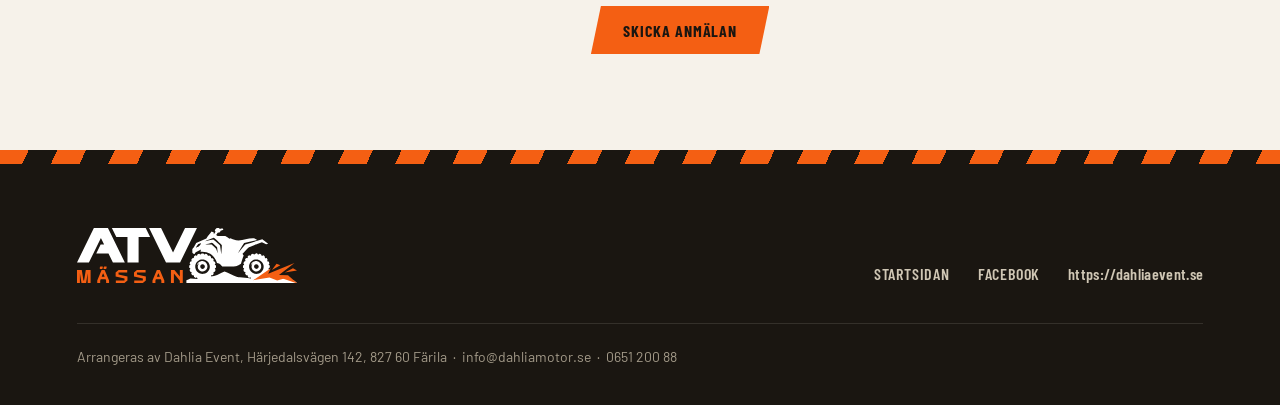
==== commit 7ae9353f: "Dahlia Event som arrangör, ny adress och nytt telefonnummer Co-Authored-By: Claude Opus 5.5 <noreply" ====
--- a/utstallare.html
+++ b/utstallare.html
@@ -23,7 +23,7 @@
 
 <script>
   // Google Apps Script Web app that stores applications in the Google Sheet (see apps-script/README.md).
-  window.ATV_FORM_ENDPOINT = 'https://script.google.com/macros/s/AKfycbzbQEnQgOEqefyf_O1TdFNeOmznkdgVcs3v8pVWmfM208fuWErAMRZqUNFbr5NvRlFq/exec';
+  window.ATV_FORM_ENDPOINT = 'https://script.google.com/macros/s/AKfycbwwg8ZYTW33PjNIceaE93tKFiX_CVwTSZoa5RoyJJ4LfeivDQM8IgbvgFPkymZkowg52w/exec';
 </script>
 </head>
 <body>
@@ -158,7 +158,7 @@
             <label>Lämna det här fältet tomt <input type="text" name="website" tabindex="-1" autocomplete="off"></label>
           </div>
 
-          <label class="choice"><input type="checkbox" name="consent" value="ja" required> <span>Jag godkänner att Dahlia Motor sparar mina uppgifter för att hantera anmälan.</span></label>
+          <label class="choice"><input type="checkbox" name="consent" value="ja" required> <span>Jag godkänner att Dahlia Event sparar mina uppgifter för att hantera anmälan.</span></label>
 
           <button class="btn btn-primary" type="submit" id="submit">Skicka anmälan</button>
         </form>
@@ -166,7 +166,7 @@
         <div class="done" id="done" tabindex="-1" hidden>
           <h2 class="display">Tack för din anmälan!</h2>
           <p>Vi har tagit emot uppgifterna och hör av oss så snart vi har gått igenom dem.</p>
-          <p>Frågor under tiden? Ring <a href="tel:0702516658">070-251 66 58</a> eller mejla <a href="mailto:info@dahliamotor.se">info@dahliamotor.se</a>.</p>
+          <p>Frågor under tiden? Ring <a href="tel:+4665120088">0651 200 88</a> eller mejla <a href="mailto:info@dahliamotor.se">info@dahliamotor.se</a>.</p>
         </div>
       </div>
 
@@ -183,10 +183,10 @@
       <div class="foot-links">
         <a href="./">Startsidan</a>
         <a href="https://www.facebook.com/profile.php?id=61579975665063">Facebook</a>
-        <a class="url" href="https://dahliamotor.se">https://dahliamotor.se</a>
+        <a class="url" href="https://dahliaevent.se">https://dahliaevent.se</a>
       </div>
     </div>
-    <div class="foot-bottom">Arrangeras av Dahlia Motor, Pellvägen 8, Färila &nbsp;&middot;&nbsp; info@dahliamotor.se &nbsp;&middot;&nbsp; 070-251 66 58</div>
+    <div class="foot-bottom">Arrangeras av Dahlia Event, Härjedalsvägen 142, 827 60 Färila &nbsp;&middot;&nbsp; info@dahliamotor.se &nbsp;&middot;&nbsp; 0651 200 88</div>
   </div>
 </footer>
 
@@ -268,8 +268,30 @@
     submit.disabled = true;
     submit.textContent = 'Skickar…';
 
-    fetch(endpoint, { method: 'POST', body: new URLSearchParams(new FormData(form)) })
-      .then(function (res) { return res.json(); })
+    // Google's Apps Script address sometimes answers 404 or fails before our script runs; nothing is
+    // saved in that case, so it is safe to try again. Real answers from the script are never retried.
+    function wait(ms) { return new Promise(function (resolve) { setTimeout(resolve, ms); }); }
+
+    function send(attempt) {
+      return fetch(endpoint, { method: 'POST', body: new URLSearchParams(new FormData(form)) })
+        .then(function (res) {
+          return res.text().then(function (txt) {
+            var data = null;
+            try { data = JSON.parse(txt); } catch (e) {}
+            if (data) return data;
+            if (attempt >= 4) throw new Error('');
+            submit.textContent = 'Försöker igen…';
+            return wait(attempt * 1500).then(function () { return send(attempt + 1); });
+          });
+        }, function (err) {
+          // The request itself failed (offline, blocked). Retry once; it may or may not have arrived.
+          if (attempt >= 2) throw err;
+          submit.textContent = 'Försöker igen…';
+          return wait(1500).then(function () { return send(attempt + 1); });
+        });
+    }
+
+    send(1)
       .then(function (data) {
         if (!data || !data.ok) throw new Error((data && data.error) || 'Okänt fel');
         form.hidden = true;
--- a/assets/style.css
+++ b/assets/style.css
@@ -75,6 +75,8 @@
 .gallery h2 { max-width: 720px; margin-bottom: 14px; }
 .gallery .lead { font-size: 18px; line-height: 1.6; color: var(--body); max-width: 56ch; margin-bottom: 36px; }
 .g-grid { display: grid; grid-template-columns: repeat(4, 1fr); grid-auto-rows: 200px; gap: 12px; }
+.g-grid a { display: block; height: 100%; overflow: hidden; background: var(--sand); text-decoration: none; cursor: zoom-in; }
+.g-grid a:hover img { filter: brightness(1.07); }
 .g-grid img { display: block; width: 100%; height: 100%; object-fit: cover; background: var(--sand); }
 .g-grid .feature { grid-column: span 2; grid-row: span 2; }
 .g-more { margin-top: 12px; }
@@ -188,3 +190,26 @@
   .form .btn { justify-self: stretch; }
 }
 footer a.url { text-transform: none; letter-spacing: 0.02em; }
+
+/* lightbox */
+.lightbox { border: 0; padding: 0; margin: 0; width: 100%; height: 100%; max-width: none; max-height: none; background: transparent; color: var(--cream); }
+html:has(.lightbox[open]) { overflow: hidden; } /* no page scroll behind the open lightbox */
+.lightbox::backdrop { background: rgba(20, 17, 13, 0.97); }
+.lightbox[open] { display: grid; grid-template-rows: 1fr auto; }
+.lb-stage { display: flex; align-items: center; justify-content: center; min-height: 0; padding: 72px 96px 8px; }
+.lb-img { display: block; max-width: 100%; max-height: calc(100vh - 170px); max-height: calc(100dvh - 170px); width: auto; height: auto; object-fit: contain; }
+.lb-caption { margin: 0; padding: 8px 96px 24px; min-height: 64px; text-align: center; font-size: 15px; line-height: 1.45; color: #cfc6b4; }
+.lb-count { margin-right: 12px; font-family: 'Barlow Condensed', sans-serif; font-weight: 700; font-size: 16px; letter-spacing: 0.06em; color: var(--orange); }
+.lb-btn { position: absolute; display: grid; place-items: center; width: 52px; height: 52px; padding: 0; background: var(--ink); color: var(--cream); border: 1.5px solid #4a4238; border-radius: 0; cursor: pointer; }
+.lb-btn:hover { background: var(--orange); border-color: var(--orange); color: var(--ink); }
+.lb-btn:focus-visible { outline: 3px solid var(--cream); outline-offset: 2px; }
+.lb-close { top: 14px; right: 14px; }
+.lb-prev, .lb-next { top: 50%; transform: translateY(-50%); }
+.lb-prev { left: 14px; }
+.lb-next { right: 14px; }
+@media (max-width: 700px) {
+  .lb-stage { padding: 68px 0 8px; }
+  .lb-img { max-height: calc(100vh - 200px); max-height: calc(100dvh - 200px); }
+  .lb-caption { padding: 8px 84px 20px; min-height: 72px; font-size: 14px; }
+  .lb-prev, .lb-next { top: auto; bottom: 14px; transform: none; }
+}
